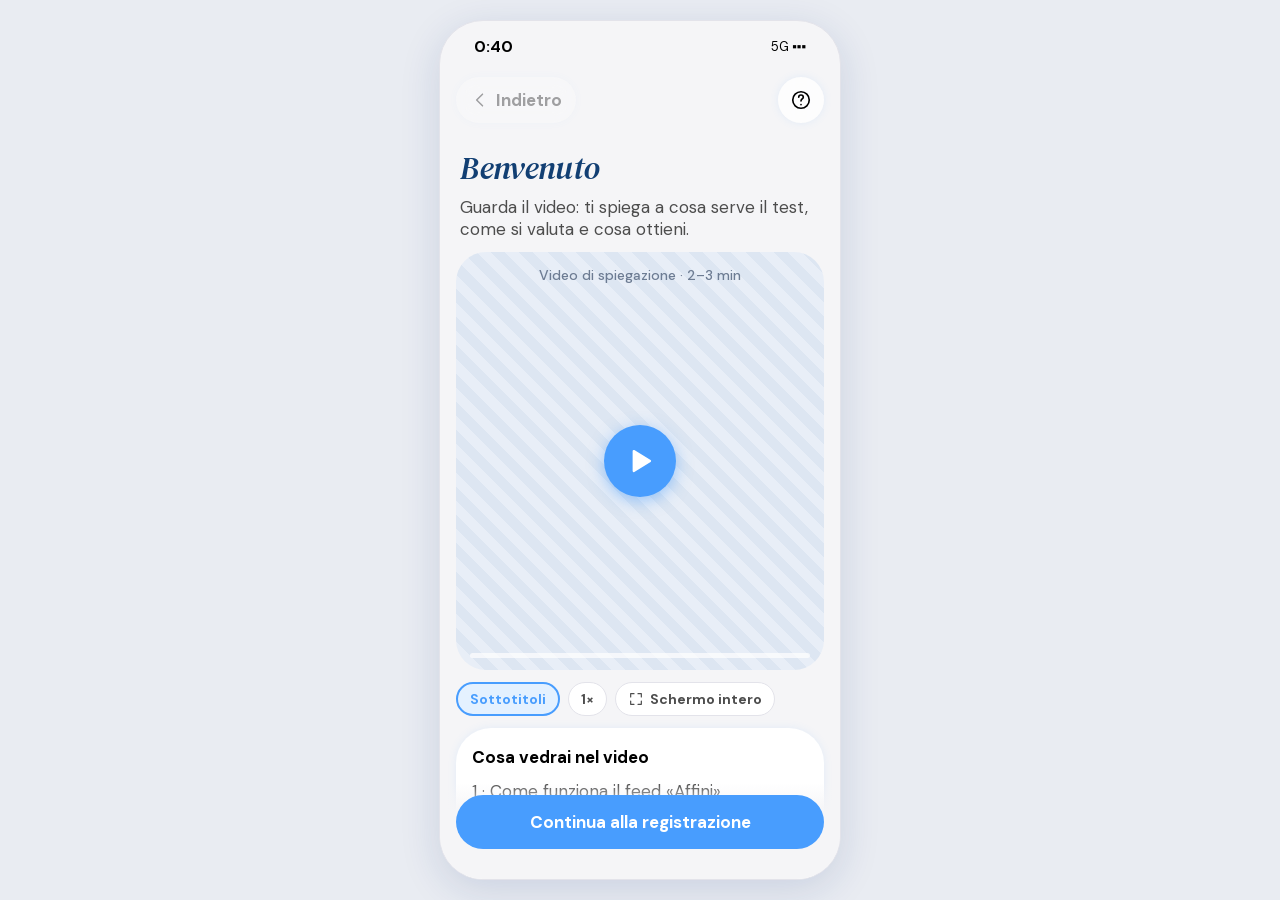
==== index.html @ 0e3a33d9 "Scroll su iPhone: spaziatore in fondo al posto del padding Safari non conta il padding inferiore di " ====
<!doctype html>
<html lang="it">
<head>
<meta charset="utf-8">
<meta name="viewport" content="width=device-width, initial-scale=1, viewport-fit=cover">
<meta name="theme-color" content="#F5F5F7">
<meta name="apple-mobile-web-app-capable" content="yes">
<meta name="mobile-web-app-capable" content="yes">
<meta name="apple-mobile-web-app-status-bar-style" content="default">
<meta name="apple-mobile-web-app-title" content="CEnTRO">
<meta name="format-detection" content="telephone=no">
<link rel="manifest" href="manifest.webmanifest">
<link rel="icon" href="assets/icon.svg" type="image/svg+xml">
<title>CEnTRO · MVP prototipo</title>
<link rel="preconnect" href="https://fonts.googleapis.com"><link rel="preconnect" href="https://fonts.gstatic.com" crossorigin>
<link href="https://fonts.googleapis.com/css2?family=Manrope:wght@800&display=swap" rel="stylesheet">
<link rel="stylesheet" href="css/fonts.css?v=26">
<link rel="stylesheet" href="css/base.css?v=26">
<link rel="stylesheet" href="css/app.css?v=26">
</head>
<body>
<aside id="side" aria-label="Mappa del prototipo"></aside>
<div class="ph" id="phone">
  <div class="sb"><span id="clock">9:41</span><span style="font-weight:400;font-size:13px">5G ▪▪▪</span></div>
  <main id="view"></main>
  <div id="tfade"></div>
  <div class="tb" id="top"></div>
  <div id="cta"></div>
  <div class="nvf" id="nvf"></div>
  <nav class="nav" id="nav"></nav>
  <div id="ov"></div>
  <div id="toast" role="status" aria-live="polite"></div>
</div>
<button id="sideBtn" aria-label="Mappa del prototipo">Map</button>
<script src="js/icons.js?v=26"></script>
<script src="js/data.js?v=26"></script>
<script src="js/store.js?v=26"></script>
<script src="js/router.js?v=26"></script>
<script src="js/city.js?v=26"></script>
<script src="js/nia.js?v=26"></script>
<script src="js/match.js?v=26"></script>
<script src="js/rate.js?v=26"></script>
<script src="js/screens/onboarding.js?v=26"></script>
<script src="js/screens/questionnaire.js?v=26"></script>
<script src="js/screens/home.js?v=26"></script>
<script src="js/screens/account.js?v=26"></script>
<script src="js/screens/create.js?v=26"></script>
<script src="js/screens/explore.js?v=26"></script>
<script src="js/screens/activities.js?v=26"></script>
<script src="js/screens/house.js?v=26"></script>
<script src="js/app.js?v=26"></script>
</body>
</html>
---- css/fonts.css ----
/* latin-ext */
@font-face {
  font-family: 'DM Sans';
  font-style: normal;
  font-weight: 400;
  font-display: swap;
  src: url("../assets/fonts/DMSans-normal-ext.woff2") format('woff2');
  unicode-range: U+0100-02BA, U+02BD-02C5, U+02C7-02CC, U+02CE-02D7, U+02DD-02FF, U+0304, U+0308, U+0329, U+1D00-1DBF, U+1E00-1E9F, U+1EF2-1EFF, U+2020, U+20A0-20AB, U+20AD-20C4, U+2113, U+2C60-2C7F, U+A720-A7FF;
}
/* latin */
@font-face {
  font-family: 'DM Sans';
  font-style: normal;
  font-weight: 400;
  font-display: swap;
  src: url("../assets/fonts/DMSans-normal-latin.woff2") format('woff2');
  unicode-range: U+0000-00FF, U+0131, U+0152-0153, U+02BB-02BC, U+02C6, U+02DA, U+02DC, U+0304, U+0308, U+0329, U+2000-206F, U+20AC, U+2122, U+2191, U+2193, U+2212, U+2215, U+FEFF, U+FFFD;
}
/* latin-ext */
@font-face {
  font-family: 'DM Sans';
  font-style: normal;
  font-weight: 500;
  font-display: swap;
  src: url("../assets/fonts/DMSans-normal-ext.woff2") format('woff2');
  unicode-range: U+0100-02BA, U+02BD-02C5, U+02C7-02CC, U+02CE-02D7, U+02DD-02FF, U+0304, U+0308, U+0329, U+1D00-1DBF, U+1E00-1E9F, U+1EF2-1EFF, U+2020, U+20A0-20AB, U+20AD-20C4, U+2113, U+2C60-2C7F, U+A720-A7FF;
}
/* latin */
@font-face {
  font-family: 'DM Sans';
  font-style: normal;
  font-weight: 500;
  font-display: swap;
  src: url("../assets/fonts/DMSans-normal-latin.woff2") format('woff2');
  unicode-range: U+0000-00FF, U+0131, U+0152-0153, U+02BB-02BC, U+02C6, U+02DA, U+02DC, U+0304, U+0308, U+0329, U+2000-206F, U+20AC, U+2122, U+2191, U+2193, U+2212, U+2215, U+FEFF, U+FFFD;
}
/* latin-ext */
@font-face {
  font-family: 'DM Sans';
  font-style: normal;
  font-weight: 700;
  font-display: swap;
  src: url("../assets/fonts/DMSans-normal-ext.woff2") format('woff2');
  unicode-range: U+0100-02BA, U+02BD-02C5, U+02C7-02CC, U+02CE-02D7, U+02DD-02FF, U+0304, U+0308, U+0329, U+1D00-1DBF, U+1E00-1E9F, U+1EF2-1EFF, U+2020, U+20A0-20AB, U+20AD-20C4, U+2113, U+2C60-2C7F, U+A720-A7FF;
}
/* latin */
@font-face {
  font-family: 'DM Sans';
  font-style: normal;
  font-weight: 700;
  font-display: swap;
  src: url("../assets/fonts/DMSans-normal-latin.woff2") format('woff2');
  unicode-range: U+0000-00FF, U+0131, U+0152-0153, U+02BB-02BC, U+02C6, U+02DA, U+02DC, U+0304, U+0308, U+0329, U+2000-206F, U+20AC, U+2122, U+2191, U+2193, U+2212, U+2215, U+FEFF, U+FFFD;
}
/* latin-ext */
@font-face {
  font-family: 'DM Serif Text';
  font-style: italic;
  font-weight: 400;
  font-display: swap;
  src: url("../assets/fonts/DMSerifText-italic-ext.woff2") format('woff2');
  unicode-range: U+0100-02BA, U+02BD-02C5, U+02C7-02CC, U+02CE-02D7, U+02DD-02FF, U+0304, U+0308, U+0329, U+1D00-1DBF, U+1E00-1E9F, U+1EF2-1EFF, U+2020, U+20A0-20AB, U+20AD-20C4, U+2113, U+2C60-2C7F, U+A720-A7FF;
}
/* latin */
@font-face {
  font-family: 'DM Serif Text';
  font-style: italic;
  font-weight: 400;
  font-display: swap;
  src: url("../assets/fonts/DMSerifText-italic-latin.woff2") format('woff2');
  unicode-range: U+0000-00FF, U+0131, U+0152-0153, U+02BB-02BC, U+02C6, U+02DA, U+02DC, U+0304, U+0308, U+0329, U+2000-206F, U+20AC, U+2122, U+2191, U+2193, U+2212, U+2215, U+FEFF, U+FFFD;
}
/* latin-ext */
@font-face {
  font-family: 'DM Serif Text';
  font-style: normal;
  font-weight: 400;
  font-display: swap;
  src: url("../assets/fonts/DMSerifText-normal-ext.woff2") format('woff2');
  unicode-range: U+0100-02BA, U+02BD-02C5, U+02C7-02CC, U+02CE-02D7, U+02DD-02FF, U+0304, U+0308, U+0329, U+1D00-1DBF, U+1E00-1E9F, U+1EF2-1EFF, U+2020, U+20A0-20AB, U+20AD-20C4, U+2113, U+2C60-2C7F, U+A720-A7FF;
}
/* latin */
@font-face {
  font-family: 'DM Serif Text';
  font-style: normal;
  font-weight: 400;
  font-display: swap;
  src: url("../assets/fonts/DMSerifText-normal-latin.woff2") format('woff2');
  unicode-range: U+0000-00FF, U+0131, U+0152-0153, U+02BB-02BC, U+02C6, U+02DA, U+02DC, U+0304, U+0308, U+0329, U+2000-206F, U+20AC, U+2122, U+2191, U+2193, U+2212, U+2215, U+FEFF, U+FFFD;
}
---- css/base.css ----
.cn{width:100%;box-sizing:border-box;padding:0 16px;display:flex;flex-direction:column;gap:12px;position:relative;z-index:1}
.sb{position:absolute;top:0;left:0;right:0;height:50px;display:flex;justify-content:space-between;align-items:center;padding:0 34px;font:700 16px 'DM Sans';z-index:9}
.tb{position:absolute;top:56px;left:16px;right:16px;display:flex;justify-content:space-between;align-items:center;z-index:8;gap:8px}
.gl{height:46px;padding:0 14px;border-radius:100px;background:rgba(255,255,255,.78);backdrop-filter:blur(10px);box-shadow:0 0 8px rgba(102,173,255,.12);display:inline-flex;align-items:center;justify-content:center;gap:6px;font:700 17px 'DM Sans';box-sizing:border-box;color:#000}
.nvf{position:absolute;left:0;right:0;bottom:0;height:150px;background:linear-gradient(to top,#F5F5F7 55%,rgba(245,245,247,0));z-index:6}
.nav{position:absolute;left:16px;right:16px;bottom:14px;height:72px;border-radius:40px;background:rgba(255,255,255,.85);backdrop-filter:blur(12px);box-shadow:0 -14px 50px rgba(24,53,119,.08),0 0 4px 2px rgba(102,173,255,.08);display:flex;align-items:center;padding:0 8px;gap:6px;z-index:8;box-sizing:border-box}
.nv{flex:1;height:56px;border-radius:100px;display:flex;flex-direction:column;align-items:center;justify-content:center;gap:2px;font:400 12px 'DM Sans';color:#4D4D4D}.nv.on{background:#E4F1FF;color:#489DFE;font-weight:700}
.ctab{position:absolute;left:0;right:0;padding:12px 16px;z-index:7;background:linear-gradient(to top,#F5F5F7 70%,rgba(245,245,247,0));box-sizing:border-box;display:flex;flex-direction:column;gap:8px}
.card{background:#fff;border-radius:35px;box-shadow:0 0 8px rgba(102,173,255,.12);padding:18px 16px;width:100%;box-sizing:border-box;display:flex;flex-direction:column;gap:12px}
.c2{background:#fff;border:1px solid #E3E3EA;border-radius:25px;padding:12px;width:100%;box-sizing:border-box;display:flex;flex-direction:column;gap:10px}
.gy{background:#F5F5F7;border-radius:25px;padding:12px;width:100%;box-sizing:border-box;display:flex;flex-direction:column;gap:10px}
.h1{font:italic 400 32px/44px 'DM Serif Text',serif;color:#123F73;align-self:flex-start;padding:0 4px;letter-spacing:-.2px}
.h1n{font:400 30px/38px 'DM Serif Text',serif;color:#000}
.h2{font:700 20px/26px 'DM Sans'}.h3{font:700 17px/22px 'DM Sans'}.b17{font:400 17px/22px 'DM Sans';color:#4D4D4D}.b15{font:400 15px/20px 'DM Sans';color:#7B7B7C}.b13{font:400 13px/17px 'DM Sans';color:#7B7B7C}.lab{font:400 15px/20px 'DM Sans';color:#7B7B7C;text-transform:uppercase;letter-spacing:.4px;padding:10px 4px 0;align-self:flex-start}
.btn{height:54px;border-radius:100px;display:flex;align-items:center;justify-content:center;gap:8px;font:700 17px 'DM Sans';box-sizing:border-box;width:100%;background:#489DFE;color:#fff;border:0}
.btn.s{background:#fff;color:#000;border:1px solid #E3E3EA}.btn.g{background:#EEEEF2;color:#000}.btn.k{background:#000;color:#fff}.btn.sm{height:42px;font-size:15px;width:auto;padding:0 18px}
.inp{height:54px;border:1px solid #E3E3EA;background:#fff;border-radius:18px;padding:0 16px;font:400 17px 'DM Sans';color:#7B7B7C;display:flex;align-items:center;width:100%;box-sizing:border-box;gap:8px}.inp.v{color:#000}
.chip{height:44px;padding:0 16px;border-radius:100px;border:1px solid #E3E3EA;background:#fff;font:700 16px 'DM Sans';color:#4D4D4D;display:inline-flex;align-items:center;gap:6px;box-sizing:border-box;white-space:nowrap}.chip.on{background:#E4F1FF;border:2px solid #489DFE;color:#489DFE}.chip.sm{height:34px;font-size:14px;padding:0 12px}
.pl{display:inline-flex;align-items:center;height:26px;padding:0 12px;border-radius:100px;font:700 15px 'DM Sans';white-space:nowrap;flex:none}.ok{background:rgba(120,240,55,.2);color:#4F9A26}.at{background:rgba(255,183,49,.22);color:#B07A00}.po{background:rgba(255,140,69,.2);color:#D4651A}.di{background:rgba(245,95,79,.2);color:#D63D2D}.bl{background:#E4F1FF;color:#489DFE}.gr{background:#EEEEF2;color:#4D4D4D}
.rw{display:flex;align-items:center;gap:12px;width:100%}.ico{width:46px;height:46px;border-radius:50%;background:#F5F5F7;display:flex;align-items:center;justify-content:center;flex:none}.ico.b{background:#E4F1FF}
.tx{flex:1;min-width:0;display:flex;flex-direction:column;gap:4px}
.av{border-radius:50%;display:flex;align-items:center;justify-content:center;font:700 15px 'DM Sans';color:#fff;flex:none;border:2px solid #fff;box-sizing:border-box}
.phi{background:repeating-linear-gradient(45deg,#DDE6F2 0 10px,#E8EEF7 10px 20px);display:flex;align-items:center;justify-content:center;font:500 14px 'DM Sans';color:#6D7C93;text-align:center;box-sizing:border-box}
.seg{display:flex;background:#EEEEF2;border-radius:100px;padding:5px;width:100%;box-sizing:border-box;gap:0}.seg>div{flex:1;height:36px;border-radius:100px;display:flex;align-items:center;justify-content:center;font:400 15px 'DM Sans';color:#000}.seg>div.on{background:#fff;color:#489DFE;font-weight:700}
.pb{height:16px;border-radius:100px;background:linear-gradient(90deg,rgba(117,162,252,.3),rgba(250,192,253,.3));position:relative;width:100%}.pb i{position:absolute;left:0;top:0;bottom:0;border-radius:100px;background:linear-gradient(90deg,#75A2FC,#C58BFD)}
.tone{height:16px;border-radius:100px;background:linear-gradient(90deg,#FF7679 0%,#BC9BFF 29.5%,#8CDBFF 49%,#81FEB5 71%,#8DFF76 100%);position:relative;width:100%}
.mk{position:absolute;top:-5px;width:26px;height:26px;border-radius:50%;margin-left:-13px;border:2px solid #fff;font:700 11px/22px 'DM Sans';color:#fff;text-align:center;box-sizing:border-box}
.sc5{display:flex;gap:6px;width:100%}.sc5>div{flex:1;height:48px;border-radius:14px;border:1px solid #E3E3EA;background:#fff;display:flex;align-items:center;justify-content:center;font:700 17px 'DM Sans';color:#4D4D4D}.sc5>div.on{background:#489DFE;border-color:#489DFE;color:#fff}
.ln{height:10px;border-radius:5px;background:#E3E3EA}
.hero{position:absolute;top:0;left:0;right:0;height:418px;z-index:0}.hero:after{content:"";position:absolute;left:0;right:0;bottom:0;height:90px;background:linear-gradient(to top,#F5F5F7,rgba(245,245,247,0))}
.dim{position:absolute;inset:0;background:rgba(18,63,115,.35);z-index:20}
.sheet{position:absolute;left:0;right:0;bottom:0;background:#F5F5F7;border-radius:35px 35px 0 0;padding:12px 16px 28px;z-index:21;display:flex;flex-direction:column;gap:12px;box-sizing:border-box}
.grab{width:44px;height:5px;border-radius:3px;background:#CCD2D9;align-self:center}
.msg{max-width:78%;padding:10px 14px;border-radius:22px;font:400 17px/22px 'DM Sans';box-sizing:border-box}.msg.in{background:#fff;align-self:flex-start;border-bottom-left-radius:6px}.msg.me{background:#489DFE;color:#fff;align-self:flex-end;border-bottom-right-radius:6px}
---- css/app.css ----
/* CEnTRO MVP · prototipo · stile dell'app (si appoggia a base.css, estratto dal mockup) */
:root{
  --blue:#489DFE;--bg:#F5F5F7;--card:#fff;--line:#E3E3EA;--ink:#000;--ink2:#4D4D4D;--ink3:#7B7B7C;--navy:#123F73;--sky:#E4F1FF;
  --top:56px;--pad-top:125px;
}
*{-webkit-tap-highlight-color:transparent}
html,body{height:100%}
body{margin:0;background:#E9ECF2;font-family:'DM Sans',sans-serif;color:#000;display:flex;align-items:center;justify-content:center;gap:40px;min-height:100dvh;overflow:hidden}
button{font:inherit;color:inherit;background:none;border:0;padding:0;cursor:pointer}
input,textarea{font:inherit}
[data-go],[data-act],[data-back],.btn,.chip,.gl,.nv,.sc5>div,.seg>div{cursor:pointer;user-select:none}

/* ---------- telefono ---------- */
.ph{width:402px;height:min(874px,calc(100dvh - 40px));background:var(--bg);border-radius:44px;position:relative;overflow:hidden;color:#000;
  box-shadow:0 10px 40px rgba(24,53,119,.14);border:1px solid var(--line);box-sizing:border-box;flex:none}
#view{position:absolute;inset:0;overflow-y:auto;overflow-x:hidden;scrollbar-width:none;display:flex;flex-direction:column;align-items:center;padding:var(--pad-top) 0 130px;box-sizing:border-box}
#view::-webkit-scrollbar{display:none}
#view.nav-on{padding-bottom:150px}
#view.has-hero{padding-top:340px}
#view .cn{flex:none}
#view.enter{animation:vin .26s cubic-bezier(.2,.8,.2,1)}
#view.enter-back{animation:vback .26s cubic-bezier(.2,.8,.2,1)}
@keyframes vin{from{opacity:0;transform:translateX(26px)}to{opacity:1;transform:none}}
@keyframes vback{from{opacity:0;transform:translateX(-26px)}to{opacity:1;transform:none}}
#cta{position:absolute;left:0;right:0;bottom:0;z-index:7}
#cta:empty{display:none}
#cta .ctab{position:relative;padding-bottom:30px}
#top{transition:opacity .2s}
.gl.off{opacity:.35;pointer-events:none}
.gl:active,.btn:active,.card.tap:active,.chip:active{transform:scale(.97)}
.btn,.gl,.chip,.card.tap{transition:transform .12s,background .15s,opacity .15s,border-color .15s}
.btn[disabled],.btn.off{background:#C9DDF5;pointer-events:none}
.btn.s[disabled]{background:#fff;opacity:.5}
.btn.ghost{background:transparent;color:var(--blue);height:42px}
.card.tap{cursor:pointer}
.chev{flex:none}
@media (max-width:500px){
  body{display:block;background:var(--bg)}
  .ph{width:100vw;height:100dvh;border-radius:0;border:0;box-shadow:none}
  .sb{display:none}
  :root{--top:calc(env(safe-area-inset-top) + 10px);--pad-top:calc(env(safe-area-inset-top) + 79px)}
  #side{display:none}
  #sideBtn{display:flex}
}

/* ---------- barra bassa ---------- */
#nav:empty,#nvf:empty{display:none}
.nav .nv svg{transition:transform .15s}
.nav .nv:active svg{transform:scale(.9)}

/* ---------- progress ring ---------- */
.ring{flex:none}
.dot-new{position:absolute;right:11px;top:10px;width:10px;height:10px;border-radius:50%;background:var(--blue);border:2px solid #fff}

/* ---------- overlay: popup e sheet ---------- */
#ov{position:absolute;inset:0;z-index:20;pointer-events:none}
#ov.on{pointer-events:auto}
#ov .dim{opacity:0;transition:opacity .22s}
#ov.on .dim{opacity:1}
#ov .sheet{transform:translateY(105%);transition:transform .3s cubic-bezier(.2,.8,.2,1);max-height:88%;overflow-y:auto;scrollbar-width:none}
#ov.on .sheet{transform:none}
#ov .pop{position:absolute;left:36px;right:36px;top:50%;background:#fff;border-radius:35px;padding:22px 20px;z-index:22;display:flex;flex-direction:column;gap:14px;
  box-shadow:0 12px 40px rgba(24,53,119,.3);transform:translateY(-46%) scale(.94);opacity:0;transition:transform .25s cubic-bezier(.2,.8,.2,1),opacity .2s}
#ov.on .pop{transform:translateY(-50%);opacity:1}
.x{width:36px;height:36px}

/* ---------- toast ---------- */
#toast{position:absolute;left:50%;top:calc(var(--top) + 58px);transform:translate(-50%,-12px);background:#123F73;color:#fff;font:700 15px 'DM Sans';
  padding:10px 18px;border-radius:100px;z-index:40;opacity:0;pointer-events:none;transition:all .25s;white-space:nowrap;box-shadow:0 6px 20px rgba(18,63,115,.3)}
#toast.on{opacity:1;transform:translate(-50%,0)}

/* ---------- form ---------- */
.field{display:flex;flex-direction:column;gap:6px;width:100%}
.inp{color:#000;outline:0;transition:border-color .15s,box-shadow .15s}
input.inp,textarea.inp{appearance:none;-webkit-appearance:none}
.inp::placeholder{color:var(--ink3)}
.inp:focus{border-color:var(--blue);box-shadow:0 0 0 3px rgba(72,157,254,.15)}
.inp.err{border-color:#F55F4F}
.ferr{font:400 13px/17px 'DM Sans';color:#D63D2D;padding:0 8px;display:none}
.field.bad .ferr{display:block}
.field.bad .inp{border-color:#F55F4F}
textarea.inp{height:110px;padding:14px 16px;resize:none;line-height:22px;display:block}
.link{font:700 15px 'DM Sans';color:var(--blue);align-self:center;padding:6px 10px}

/* ---------- stepper onboarding ---------- */
.steps{display:flex;gap:6px;width:100%;padding:0 4px;box-sizing:border-box}
.steps i{flex:1;height:5px;border-radius:3px;background:#DDE3EC;transition:background .3s}
.steps i.on{background:var(--blue)}

/* ---------- video ---------- */
.video{width:100%;aspect-ratio:368/418;border-radius:30px;position:relative;overflow:hidden;flex:none}
.video .play{position:absolute;width:72px;height:72px;border-radius:50%;background:var(--blue);display:flex;align-items:center;justify-content:center;box-shadow:0 4px 16px rgba(72,157,254,.5);transition:transform .15s,opacity .2s}
.video.playing .play{opacity:0;transform:scale(.8)}
.video.paused .play{opacity:1}
.video .vbar{position:absolute;left:14px;right:14px;bottom:12px;height:5px;border-radius:3px;background:rgba(255,255,255,.7);overflow:hidden}
.video .vbar i{display:block;width:0;height:100%;background:var(--blue)}
.video .vsub{position:absolute;left:18px;right:18px;bottom:30px;font:500 15px/20px 'DM Sans';color:#fff;background:rgba(18,63,115,.78);border-radius:12px;padding:8px 12px;opacity:0;transition:opacity .2s;text-align:center}
.video.playing .vsub.on,.video.paused .vsub.on{opacity:1}
.video .vchap{position:absolute;top:14px;left:0;right:0}
.video .vscene{position:absolute;inset:0;display:flex;align-items:center;justify-content:center;flex-direction:column;gap:12px;opacity:0;transition:opacity .4s;padding:30px;text-align:center}
.video .vscene.on{opacity:1}
.video .vscene b{font:italic 400 30px/36px 'DM Serif Text',serif;color:#123F73}
.video.full{position:absolute;inset:0;width:auto;height:auto;aspect-ratio:auto;border-radius:0;z-index:30}

/* ---------- città ---------- */
.city{position:absolute;top:0;left:0;right:0;height:320px;z-index:0;overflow:hidden;background:linear-gradient(180deg,#CFC6F4 0%,#F2C4C0 70%,#F8D9B8 100%)}
.city:after{content:"";position:absolute;left:0;right:0;bottom:0;height:0}
.city .sun{position:absolute;width:52px;height:52px;border-radius:50%;background:#FFE2A0;box-shadow:0 0 40px #FFE2A0;transition:left .8s,top .8s;margin-left:-26px}
.city .hill{position:absolute;border-radius:50%}
.city .bld{position:absolute;bottom:46px;border-radius:5px 5px 0 0;transition:height .5s cubic-bezier(.3,1.4,.5,1)}
.city .bld.empty{border:2px dashed;border-bottom:0;opacity:.6;box-sizing:border-box;background:none!important}
.city .bld i{position:absolute;height:7px;background:#FFE9A8;border-radius:1px}
.city .crane{position:absolute;bottom:46px;transition:left .4s}
.city .ground{position:absolute;left:0;right:0;bottom:0;height:46px;background:linear-gradient(180deg,#B7A6DF,#9E8BCB)}
.city .road{position:absolute;left:0;right:0;bottom:38px;height:8px;background:#CFC1EC}
.city .tree,.city .lamp{position:absolute;bottom:46px}
.city.mini{position:relative;height:150px;border-radius:0}
.city .pop-in{animation:popin .5s cubic-bezier(.3,1.5,.5,1)}
@keyframes popin{from{transform:scaleY(.2);transform-origin:bottom}to{transform:none}}

/* ---------- scala domande ---------- */
.lik{display:flex;justify-content:space-between;align-items:center;width:100%;padding:0 4px;box-sizing:border-box;height:72px}
.lik button{width:52px;height:52px;border-radius:50%;opacity:.55;display:flex;align-items:center;justify-content:center;color:#fff;font:700 20px 'DM Sans';transition:all .18s cubic-bezier(.3,1.4,.5,1)}
.lik button.on{width:64px;height:64px;opacity:1;box-shadow:0 4px 14px rgba(139,30,186,.4)}
.lik.has button:not(.on){opacity:.3}
.qtxt{animation:vin .3s}

/* ---------- tab chip scorrevoli ---------- */
.tabs{display:flex;gap:8px;overflow-x:auto;width:100%;scrollbar-width:none;flex:none;padding:2px 0}
.tabs::-webkit-scrollbar{display:none}
.toggle{width:52px;height:32px;border-radius:100px;background:#D9DDE3;position:relative;flex:none;transition:background .2s}
.toggle:after{content:"";position:absolute;top:3px;left:3px;width:26px;height:26px;border-radius:50%;background:#fff;box-shadow:0 1px 3px rgba(0,0,0,.2);transition:left .2s}
.toggle.on{background:var(--blue)}
.toggle.on:after{left:23px}

/* ---------- barre semplici ---------- */
.bar{height:10px;border-radius:100px;background:#EEEEF2;position:relative;overflow:hidden;width:100%}
.bar i{position:absolute;left:0;top:0;bottom:0;border-radius:100px;background:var(--blue)}

/* ---------- placeholder tappa successiva ---------- */
.soon{border:2px dashed #C9DDF5;background:#F8FBFF}

/* ---------- pannello laterale (solo desktop): mappa del prototipo ---------- */
#side{width:260px;max-height:calc(100dvh - 40px);overflow-y:auto;background:#fff;border-radius:24px;padding:18px;box-sizing:border-box;box-shadow:0 10px 40px rgba(24,53,119,.08);flex:none;scrollbar-width:thin}
#side h4{margin:14px 0 6px;font:700 12px 'DM Sans';color:#7B7B7C;text-transform:uppercase;letter-spacing:.5px}
#side h4:first-of-type{margin-top:8px}
#side .sl{display:block;width:100%;text-align:left;padding:7px 10px;border-radius:10px;font:500 14px 'DM Sans';color:#123F73}
#side .sl:hover{background:#E4F1FF}
#side .sl.dis{color:#B9C0CB;pointer-events:none}
#side .sl.cur{background:#489DFE;color:#fff}
#side .tt{font:italic 400 22px 'DM Serif Text',serif;color:#123F73}
#side .row{display:flex;gap:6px;margin-top:10px;flex-wrap:wrap}
#side .mini{font:700 12px 'DM Sans';padding:7px 10px;border-radius:100px;background:#EEEEF2}
#side .mini.r{background:rgba(245,95,79,.15);color:#D63D2D}
#sideBtn{display:none;position:fixed;right:12px;bottom:100px;z-index:50;width:44px;height:44px;border-radius:50%;background:#123F73;color:#fff;align-items:center;justify-content:center;font:700 13px 'DM Sans';box-shadow:0 4px 14px rgba(18,63,115,.35)}
@media (max-width:980px){#side{display:none}#sideBtn{display:flex}}
#side.open{display:block;position:fixed;inset:12px;width:auto;max-height:none;z-index:60}
.video .vexit{position:absolute;top:calc(var(--top));right:16px;width:46px;padding:0;display:none}
.video.full .vexit{display:inline-flex}
.video.full .vbar{bottom:40px}
.video.full .vsub{bottom:60px}
/* sfumatura sotto barra alta quando si scorre */
#tfade{position:absolute;left:0;right:0;top:0;height:calc(var(--top) + 64px);background:linear-gradient(to bottom,#F5F5F7 55%,rgba(245,245,247,0));z-index:6;pointer-events:none;opacity:0;transition:opacity .2s}
.ph.scrolled #tfade{opacity:1}
.tb{top:var(--top)}
#sideBtn{right:auto;left:0;bottom:auto;top:46%;width:30px;height:56px;border-radius:0 14px 14px 0;font-size:11px;writing-mode:vertical-rl;opacity:.75}
/* le due barre restano visibili sopra popup e sheet (README §4) */
#top,#nav{z-index:25}
.ph.has-nav #ov .sheet{bottom:96px;left:8px;right:8px;border-radius:35px;padding-bottom:18px;box-shadow:0 12px 40px rgba(24,53,119,.25)}
.ph.has-nav #ov .sheet{max-height:calc(100% - var(--top) - 170px)}
#ov .sheet{max-height:calc(100% - var(--top) - 70px)}
/* ---------- sezioni a fisarmonica (consenso) ---------- */
.acc{padding:14px 16px;gap:0}
.acc-h{cursor:pointer}
.acc-chev{transition:transform .25s;display:flex}
.acc.open .acc-chev{transform:rotate(90deg)}
.acc-b{display:grid;grid-template-rows:0fr;transition:grid-template-rows .3s cubic-bezier(.2,.8,.2,1)}
.acc.open .acc-b{grid-template-rows:1fr}
.acc-in{overflow:hidden;display:flex;flex-direction:column;gap:12px;min-height:0}
.acc.open .acc-in{padding-top:12px}
.ico.gk{background:rgba(106,189,61,.18)}
.pop-ok{animation:okpop .45s cubic-bezier(.3,1.6,.5,1)}
@keyframes okpop{from{transform:scale(.4);opacity:.3}to{transform:none;opacity:1}}

/* testo delle domande: stesso carattere del questionario v0.4 (Manrope 800) */
.qtxt{font-family:'Manrope','DM Sans',sans-serif!important;font-weight:800!important;font-size:24px!important;line-height:1.3!important;letter-spacing:-.015em}
/* ---------- tappa 2 ---------- */
.tap-row{cursor:pointer}
.tap-row:active{opacity:.6}
.charav{width:130px;height:130px;border-radius:50%;background:linear-gradient(135deg,#F06139,#BB2DCE 50%,#1E42BA);display:flex;align-items:center;justify-content:center;box-shadow:0 8px 24px rgba(139,30,186,.25)}
.thumb{width:52px;height:52px;border-radius:14px;flex:none;display:flex;align-items:center;justify-content:center;color:#fff;font:700 20px 'DM Sans';background:linear-gradient(135deg,hsl(var(--h) 70% 62%),hsl(calc(var(--h) + 40) 70% 48%))}
.notif.new{box-shadow:0 0 0 2px #C9DDF5,0 0 8px rgba(102,173,255,.12)}
.range{width:100%;accent-color:#489DFE;height:28px}
#toast{top:auto;bottom:150px;transform:translate(-50%,12px)}
#toast.on{transform:translate(-50%,0)}

/* ---------- biglietto omaggio: 8 pezzi di un'unica immagine ---------- */
.tk3{position:relative;height:178px;border-radius:24px;overflow:hidden;
  -webkit-mask:radial-gradient(circle at 0 50%,transparent 13px,#000 13.5px) left/51% 100% no-repeat,radial-gradient(circle at 100% 50%,transparent 13px,#000 13.5px) right/51% 100% no-repeat;
  mask:radial-gradient(circle at 0 50%,transparent 13px,#000 13.5px) left/51% 100% no-repeat,radial-gradient(circle at 100% 50%,transparent 13px,#000 13.5px) right/51% 100% no-repeat}
.tk-grid{position:absolute;inset:0;display:grid;grid-template-columns:repeat(4,1fr);grid-template-rows:1fr 1fr;gap:3px;background:#fff;perspective:600px}
.tk-tile{position:relative;background:#EEF1F7;display:flex;align-items:center;justify-content:center;cursor:pointer;transition:filter .2s}
.tk-tile span{display:flex;align-items:center;gap:3px;font:700 13px 'DM Sans';color:#9AA8BE}
.tk-tile.on{background:
  radial-gradient(circle at 18% 30%,rgba(255,255,255,.45),transparent 22%),
  radial-gradient(circle at 78% 72%,rgba(255,255,255,.3),transparent 26%),
  radial-gradient(circle,rgba(255,255,255,.22) 1.2px,transparent 1.6px) 0 0/14px 14px,
  linear-gradient(115deg,#F06139,#D43998 28%,#BB2DCE 45%,#8B1EBA 62%,#471EBA 80%,#1E42BA);
  background-size:400% 200%,400% 200%,14px 14px,400% 200%;
  background-position:var(--x) var(--y),var(--x) var(--y),0 0,var(--x) var(--y)}
.tk-tile.fresh{animation:tkflip .7s cubic-bezier(.3,1.3,.5,1) backwards}
@keyframes tkflip{0%{transform:rotateY(90deg);filter:brightness(1.6)}100%{transform:none;filter:none}}
.tk-label{position:absolute;left:12px;top:12px;display:flex;align-items:center;gap:6px;background:rgba(255,255,255,.92);backdrop-filter:blur(6px);padding:6px 11px;border-radius:100px;font:700 13px 'DM Sans';color:#123F73;pointer-events:none;box-shadow:0 2px 10px rgba(18,63,115,.12)}
.tk3.full .tk-grid{gap:0}
.tk3.full:after{content:"";position:absolute;inset:0;background:linear-gradient(105deg,transparent 35%,rgba(255,255,255,.55) 50%,transparent 65%);background-size:250% 100%;animation:shine 2.6s ease-in-out infinite;pointer-events:none}
@keyframes shine{from{background-position:120% 0}to{background-position:-120% 0}}
.tk-done{position:absolute;left:0;right:0;bottom:16px;display:flex;flex-direction:column;align-items:center;color:#fff;pointer-events:none;text-shadow:0 2px 12px rgba(30,66,186,.5)}
.tk-done b{font:italic 400 34px/40px 'DM Serif Text',serif}
.tk-done span{font:500 13px 'DM Sans';opacity:.9}
.tk-pct{font:italic 400 30px 'DM Serif Text',serif;background:linear-gradient(90deg,#D43998,#471EBA);-webkit-background-clip:text;background-clip:text;color:transparent;flex:none}
.stat2{display:grid;grid-template-columns:1fr 1fr;gap:10px;width:100%}
.stat2 .st{gap:4px;padding:16px;border-radius:28px}
.nextc{cursor:pointer;border:2px solid #C9DDF5}
.nextc:active{transform:scale(.98)}
.ngr{width:52px;height:52px;border-radius:50%;background:linear-gradient(135deg,#489DFE,#1E42BA);display:flex;align-items:center;justify-content:center;flex:none}
.trow{display:flex;align-items:center;gap:12px;padding:12px 8px;border-radius:20px;cursor:pointer}
.trow+.trow{border-top:1px solid #F0F1F5}
.trow:active{background:#F5F5F7}
.trow.done{cursor:default}
.trow .tnum{width:34px;height:34px;border-radius:50%;border:2px solid #C9DDF5;display:flex;align-items:center;justify-content:center;font:700 14px 'DM Sans';color:#489DFE;flex:none;box-sizing:border-box}
.trow.done .tnum{background:#6ABD3D;border-color:#6ABD3D}
.trow.next .tnum{background:#489DFE;border-color:#489DFE;color:#fff}
.trow.done .h3{color:#4D4D4D}
/* ---------- tappa 3 · Crea ---------- */
.ph.has-nav #cta{bottom:86px}
.ph.has-nav #cta .ctab{padding-bottom:12px}
#view.cta-nav{padding-bottom:260px}
.bare{border:0;outline:0;background:none;font:400 17px 'DM Sans';color:#000;flex:1;min-width:0;padding:0}
.bare::placeholder{color:#7B7B7C}
select.inp{appearance:none;-webkit-appearance:none}
.cover-in{width:100%;height:150px;border-radius:30px;flex-direction:column;gap:6px;cursor:pointer;flex:none;position:relative}
.cover-in.has{align-items:flex-end;justify-content:flex-end;padding:12px}
.stp{width:34px;height:34px;border-radius:50%;background:#F0F2F6;font:700 20px 'DM Sans';color:#123F73;display:flex;align-items:center;justify-content:center}
.nseg{display:flex;background:#F5F5F7;border-radius:100px;padding:5px;width:100%;box-sizing:border-box}
.nseg>div{flex:1;height:36px;border-radius:100px;display:flex;align-items:center;justify-content:center;font:400 17px 'DM Sans';color:#4D4D4D;cursor:pointer}
.nseg>div.on{background:#fff}
.nseg>div.on span{font-weight:700;background:linear-gradient(90deg,#FB815F 0%,#F256B6 23%,#E453F7 44%,#A540E4 62%,#5E52E9 79%,#377BF9 97%);-webkit-background-clip:text;background-clip:text;-webkit-text-fill-color:transparent}
.nbox{width:100%;min-height:170px;background:#fff;border:1px solid #E3E3EA;border-radius:28px;padding:16px;font:italic 400 20px/26px 'DM Sans';color:#000;box-sizing:border-box;resize:none;outline:0;caret-color:#489DFE}
.nbox::placeholder{color:#7B7B7C}
.nbox:focus{border-color:#C58BFD;box-shadow:0 0 0 3px rgba(197,139,253,.18)}
.nbox.desc{font:400 17px/22px 'DM Sans';border-radius:25px;padding:14px;min-height:120px;overflow:hidden}
.card{position:relative}
.nload{position:absolute;inset:0;border-radius:35px;background:rgba(255,255,255,.92);display:none;flex-direction:column;align-items:center;justify-content:center;gap:14px;z-index:2;text-align:center;padding:20px}
.nload.on{display:flex;animation:vin .2s}
.nload:before{content:"";position:absolute;inset:0;border-radius:35px;padding:2px;background:linear-gradient(90deg,#FB815F,#F256B6,#E453F7,#A540E4,#5E52E9,#377BF9,#FB815F);background-size:200% 100%;animation:ngrad 1.2s linear infinite;
  -webkit-mask:linear-gradient(#000 0 0) content-box,linear-gradient(#000 0 0);-webkit-mask-composite:xor;mask-composite:exclude}
@keyframes ngrad{to{background-position:200% 0}}
.ndots{display:flex;gap:6px}
.ndots i{width:9px;height:9px;border-radius:50%;background:#C58BFD;animation:ndot 1s infinite ease-in-out}
.ndots i:nth-child(2){animation-delay:.15s;background:#A540E4}.ndots i:nth-child(3){animation-delay:.3s;background:#5E52E9}
@keyframes ndot{0%,100%{transform:translateY(0);opacity:.5}50%{transform:translateY(-5px);opacity:1}}
.nchat{display:flex;flex-direction:column;gap:8px;max-height:300px;overflow-y:auto;padding:4px 0;scrollbar-width:none}
.msg.nia{background:#F5F5F7;border:1px solid #EEE}
.msg.typing{padding:14px 16px}
.nprompt{display:flex;align-items:center;gap:8px;width:100%;height:50px;padding:0 6px 0 16px;border-radius:100px;background:#F5F5F7;box-sizing:border-box}
.nprompt.soft{background:rgba(255,255,255,.74);box-shadow:0 0 7.5px rgba(187,196,255,.5);padding-left:12px}
.nprompt input{flex:1;min-width:0;border:0;outline:0;background:none;font:italic 400 17px 'DM Sans';color:#000}
.nsend{width:38px;height:38px;border-radius:50%;background:linear-gradient(135deg,#E453F7,#377BF9);display:flex;align-items:center;justify-content:center;flex:none}
.nmic{width:34px;height:34px;display:flex;align-items:center;justify-content:center;flex:none}
.exm{background:#fff!important;white-space:normal!important;height:auto!important;min-height:36px;padding:6px 12px!important;text-align:left;font-weight:400!important;color:#4D4D4D!important;cursor:pointer}
.rmx{width:28px;height:28px;border-radius:50%;display:flex;align-items:center;justify-content:center;flex:none}
.rmx:hover{background:#F0F2F6}
.opt2{width:100%;background:#fff;border:1px solid #E3E3EA;border-radius:25px;padding:14px 16px;display:flex;align-items:center;gap:12px;box-sizing:border-box;cursor:pointer;transition:background .15s,border-color .15s}
.opt2.on{background:#E4F1FF;border:2px solid #489DFE;padding:13px 15px}
.opt2.on .h3,.opt2.on .h2{color:#489DFE}
.opt2 .ck{width:28px;height:28px;border-radius:50%;border:2px solid #CCD2D9;background:#fff;display:flex;align-items:center;justify-content:center;flex:none;box-sizing:border-box}
.opt2 .ck.sq{border-radius:8px}
.opt2.on .ck{background:#489DFE;border-color:#489DFE;border-radius:50%}
.opt2.tall{flex-direction:column;align-items:stretch;padding:18px 16px;gap:10px}
.opt2.tall.on{padding:17px 15px}
.meter{flex:1;height:10px;border-radius:5px;background:#E3E3EA}
.meter.on{background:#8CBFFF}
.opt2.on .meter.on{background:#489DFE}
.shake{animation:shake .4s}
@keyframes shake{0%,100%{transform:none}20%{transform:translateX(-8px)}40%{transform:translateX(7px)}60%{transform:translateX(-5px)}80%{transform:translateX(3px)}}
.acard{width:100%;background:#fff;border-radius:35px;box-shadow:0 0 8px rgba(102,173,255,.12);overflow:hidden;flex:none}
.acover{height:190px;position:relative;background:linear-gradient(135deg,hsl(var(--h) 72% 70%),hsl(calc(var(--h) + 45) 65% 52%))}
.acover-i{font:italic 400 90px 'DM Serif Text',serif;color:rgba(255,255,255,.35)}
.okc{width:100px;height:100px;border-radius:50%;background:#489DFE;align-self:center;display:flex;align-items:center;justify-content:center;animation:okpop .5s cubic-bezier(.3,1.5,.5,1);box-shadow:0 10px 30px rgba(72,157,254,.4)}
/* ---------- tappa 3 · Esplora ---------- */
.hide{display:none!important}
.car{display:flex;gap:12px;width:calc(100% + 32px);margin:0 -16px;padding:4px 16px 10px;box-sizing:border-box;overflow-x:auto;scroll-snap-type:x mandatory;scrollbar-width:none;flex:none;scroll-padding:0 16px}
.car::-webkit-scrollbar{display:none}
.fcard{width:calc(100% - 40px);flex:none;scroll-snap-align:start;background:#fff;border-radius:35px;box-shadow:0 0 8px rgba(102,173,255,.12);overflow:hidden;display:flex;flex-direction:column}
.fcard .acover{cursor:pointer}
.fcard.endc{justify-content:center;align-items:stretch;padding:28px 20px;gap:12px}
.okb{align-self:center;width:84px;height:84px;border-radius:50%;background:#E4F1FF;display:flex;align-items:center;justify-content:center}
.dots{display:flex;justify-content:center;gap:6px;width:100%}
.dots i{width:6px;height:6px;border-radius:3px;background:#CCD2D9;transition:width .2s,background .2s}
.dots i.on{width:22px;background:#489DFE}
.rated{display:flex;align-items:center;gap:12px;background:#F5F5F7;border-radius:20px;padding:10px 14px}
.rated .link{cursor:pointer}
.link{cursor:pointer}
#view.has-hero.hero360{padding-top:330px}
#view .hero{position:absolute;top:0;left:0;right:0;z-index:0}
.gal{height:340px;display:flex;overflow-x:auto;scroll-snap-type:x mandatory;scrollbar-width:none}
.gal::-webkit-scrollbar{display:none}
.gslide{flex:0 0 100%;scroll-snap-align:start;display:flex;align-items:flex-end;padding:0 20px 80px;box-sizing:border-box}
.gslide span{font:italic 400 34px/40px 'DM Serif Text',serif;color:#fff;text-shadow:0 2px 14px rgba(0,0,0,.2)}
.galn{position:absolute;top:286px;left:50%;transform:translateX(-50%);height:34px;font-size:15px;z-index:2}
.ratebox{background:#fff;border-radius:30px;box-shadow:0 0 8px rgba(102,173,255,.12);padding:14px;display:flex;flex-direction:column;gap:10px}
.rk{font:700 13px 'DM Sans';color:#489DFE;background:#E4F1FF;border-radius:100px;padding:4px 8px;flex:none}
.thumb.big{width:64px;height:64px;border-radius:18px;font-size:24px}
.media{display:flex;flex-wrap:wrap;gap:6px}
.media:empty{display:none}
.sc5>div{cursor:pointer;transition:all .15s}
.sc5>div:active{transform:scale(.94)}

.btn.ibtn{width:46px;height:46px;flex:none;padding:0}
.sec .ferr{display:none;padding:0 4px}
.sec.bad{box-shadow:0 0 0 2px #F55F4F}
.sec.bad .ferr{display:block}
.sep{height:1px;background:#E3E3EA;width:100%}
.gy .field,.sheet .field{flex:1;min-width:0}
.gy .inp,.sheet .inp{padding:0 12px;min-width:0}
/* ---------- tappa 4 · attività ---------- */
.csend{width:54px;height:54px;border-radius:50%;background:#489DFE;display:flex;align-items:center;justify-content:center;flex:none}
.msg{animation:vin .2s}
.fhit{padding:6px;border-radius:16px;cursor:pointer}
.fhit:hover,.fhit:active{background:#F5F5F7}
.fmap{height:170px;position:relative;background:#EAF0E6;overflow:hidden}
.fmap .road{position:absolute;background:#fff;box-shadow:0 0 0 1px #DDE3D8}
.fmap .r1{left:-10%;right:-10%;top:58%;height:12px;transform:rotate(-8deg)}
.fmap .r2{top:-10%;bottom:-10%;left:38%;width:10px;transform:rotate(14deg)}
.fmap .r3{left:55%;right:-10%;top:22%;height:8px;transform:rotate(22deg)}
.fmap .park{position:absolute;left:8%;top:12%;width:26%;height:36%;border-radius:20px;background:#CFE5C3}
.fmap .mpin{position:absolute;left:50%;top:44%;transform:translate(-50%,-100%);filter:drop-shadow(0 4px 6px rgba(18,63,115,.3));animation:okpop .5s}
/* ---------- tappa 5 · Match casa ---------- */
.bigc{width:126px;height:126px;border-radius:50%;display:flex;flex-direction:column;align-items:center;justify-content:center;flex:none}
.bigc b{font:700 28px 'DM Sans'}
.bigc span{font:700 13px/16px 'DM Sans';text-align:center}
.tcard{width:calc(100% - 40px);flex:none;scroll-snap-align:start;gap:12px;padding:20px 16px}
.tone .mk{transition:left .4s}
.bubbles{position:relative;width:100%;height:260px}
.bub{position:absolute;transform:translate(-50%,-50%);border-radius:50%;display:flex;flex-direction:column;align-items:center;justify-content:center;font:700 13px/1.1 'DM Sans';color:#4D4D4D;text-align:center;cursor:pointer;transition:transform .2s,box-shadow .2s}
.bub span{font-weight:400;font-size:11px}
.bub.on{box-shadow:0 0 0 3px #fff,0 0 0 5px #123F73;z-index:2}
.bub:active{transform:translate(-50%,-50%) scale(.95)}
/* profilo che evolve */
.evo{display:flex;flex-direction:column;gap:6px;width:100%}
.evo-t{position:relative;height:8px;border-radius:100px;background:#EEEEF2;margin:4px 8px}
.evo-line{position:absolute;top:0;bottom:0;background:#9DC8FF;border-radius:100px}
.evo-q,.evo-n{position:absolute;top:50%;width:18px;height:18px;margin:-9px 0 0 -9px;border-radius:50%;box-sizing:border-box}
.evo-q{border:3px solid #9AA8BE;background:#fff}
.evo-n{background:#489DFE;border:3px solid #fff;box-shadow:0 0 6px rgba(72,157,254,.5)}
.leg{position:static;margin:0;width:12px;height:12px;display:inline-block}
.evo-n.leg{border-width:2px}.evo-q.leg{border-width:2px}
/* ---------- Match casa · v2 ---------- */
.sdot{display:inline-block;width:12px;height:12px;border-radius:50%;flex:none}
.sdot.ok{background:#6ABD3D}.sdot.at{background:#FEC458}.sdot.di{background:#F55F4F}
.legend{display:flex;gap:10px;font:400 12px 'DM Sans';color:#7B7B7C}
.legend span{display:inline-flex;align-items:center;gap:5px}
.legend .sdot{width:9px;height:9px}
.who{display:flex;gap:14px;overflow-x:auto;width:100%;scrollbar-width:none;padding:2px 2px 4px;flex:none}
.who::-webkit-scrollbar{display:none}
.whoi{display:flex;flex-direction:column;align-items:center;gap:6px;flex:none;min-width:56px}
.whoc{width:52px;height:52px;border-radius:50%;display:flex;align-items:center;justify-content:center;font:700 19px 'DM Sans';color:#fff;box-shadow:0 0 0 3px #F5F5F7;transition:box-shadow .15s}
.whoi.on .whoc{box-shadow:0 0 0 3px #F5F5F7,0 0 0 5px #489DFE}
.whon{font:400 13px 'DM Sans';color:#4D4D4D}
.whoi.on .whon{font-weight:700;color:#489DFE}
.bring{position:relative;flex:none}
.bring svg{display:block}
.bring div{position:absolute;inset:0;display:flex;flex-direction:column;align-items:center;justify-content:center}
.bring b{font-family:'DM Sans';font-weight:700;line-height:1}
.bring span{font:400 12px 'DM Sans';color:#7B7B7C;margin-top:2px}
.tmap{display:flex;flex-direction:column;width:100%}
.tmap-h,.tmap-r{display:grid;grid-template-columns:1fr repeat(var(--n,3),34px);align-items:center;gap:4px}
.tmap-h{padding:0 8px 6px}
.tmap-h span,.tmap-r span{display:flex;justify-content:center}
.tmap-r{padding:10px 8px;border-top:1px solid #F0F1F5;cursor:pointer;border-radius:12px}
.tmap-r:active{background:#F5F5F7}
.tmap-n{justify-content:flex-start!important;font:500 15px 'DM Sans';color:#000}
.trw{padding:10px 2px;border-top:1px solid #F0F1F5}
.stag{display:inline-flex;align-items:center;gap:6px;font:700 13px 'DM Sans';color:#4D4D4D;background:#F5F5F7;border-radius:100px;padding:5px 10px;flex:none}
.pscale{position:relative;margin:4px 14px 0}
.ppin{position:absolute;transform:translateX(-50%);display:flex;flex-direction:column;align-items:center}
.ppin i{display:block;width:2px;background:#C9CFD8}
.pav{width:32px;height:32px;border-radius:50%;display:flex;align-items:center;justify-content:center;font:700 12px 'DM Sans';color:#fff;border:2px solid #fff;box-shadow:0 1px 4px rgba(0,0,0,.15)}
.ptrack{height:8px;border-radius:100px;background:#E9ECF2;position:relative}
.pends{display:flex;justify-content:space-between;font:400 13px 'DM Sans';color:#7B7B7C;margin:8px -8px 0}
.advice{border-radius:16px;padding:12px 14px;font:400 15px/20px 'DM Sans';color:#333}
.advice.ok{background:#EAF6E2}.advice.at{background:#FFF6DE}.advice.di{background:#FDE7E4}
.bubbles{position:relative;width:100%;height:250px}
.bub{position:absolute;transform:translate(-50%,-50%);border-radius:50%;display:flex;flex-direction:column;align-items:center;justify-content:center;color:#2F2F33;text-align:center;cursor:pointer;transition:none;line-height:1.1;padding:0}
.bub b{font-family:'DM Sans';font-weight:700}
.bub span{font:400 12px 'DM Sans';opacity:.75;margin-top:2px}
.bub.on{box-shadow:inset 0 0 0 2px #123F73}
.bub:active{transform:translate(-50%,-50%)}
.card.alert{background:#FDECEA;box-shadow:none;border:1px solid #F7C7C1}
.smks{display:flex;flex-direction:column;gap:10px;margin-top:4px}
.smk{display:flex;align-items:center;gap:10px}
.smk .pav{width:34px;height:34px;flex:none}
/* scala dei temi a righe */
.lanes{display:flex;flex-direction:column;gap:10px;margin-top:6px}
.lane-ends{display:flex;justify-content:space-between;font:400 13px "DM Sans";color:#7B7B7C;padding:0 34px 0 66px}
.lane{display:grid;grid-template-columns:50px 1fr 18px;align-items:center;gap:8px}
.lname{font:500 14px 'DM Sans';color:#4D4D4D;white-space:nowrap;overflow:hidden;text-overflow:ellipsis}
.lane.me .lname{font-weight:700;color:#000}
.ltrack{position:relative;height:6px;border-radius:100px;background:#E9ECF2;margin:0 8px}
.lane.me .ltrack{background:#E7DEFA}
.lguide{position:absolute;top:-9px;bottom:-9px;width:0;border-left:2px dashed #C3B3EE;transform:translateX(-1px)}
.ldot{position:absolute;top:50%;width:18px;height:18px;margin:-9px 0 0 -9px;border-radius:50%;border:3px solid #fff;box-shadow:0 1px 4px rgba(0,0,0,.18);box-sizing:border-box}
.lane.me .ldot{width:22px;height:22px;margin:-11px 0 0 -11px}
.lst{display:flex;justify-content:center}
#tcar{align-items:flex-start}
/* mappa dei temi */
.tmap-h,.tmap-r{grid-template-columns:1fr repeat(var(--n,3),30px) 18px}
.tmap-h .b13{white-space:nowrap;font-size:12px}
/* righe toccabili del Match: pillola con freccia, al posto della fisarmonica */
.tpill{background:#F5F6FA;border:0!important;border-radius:14px;margin-top:6px;cursor:pointer;transition:background .15s,transform .1s}
.tpill:hover{background:#EEF1F7}
.tpill:active{background:#E4F1FF;transform:scale(.99)}
.trw.tpill{padding:12px 12px}
.tmap-r.tpill{padding:11px 8px 11px 12px}
.tpill{box-sizing:border-box;width:100%;min-width:0}
.trw.tpill .tx{min-width:0}
/* ---------- uso da telefono ---------- */
html{-webkit-text-size-adjust:100%}
body,#view{overscroll-behavior:none}
body.live{gap:0}
@media (max-width:500px){
  #cta .ctab{padding-bottom:calc(14px + env(safe-area-inset-bottom))}
  .ph.has-nav #cta{bottom:calc(86px + env(safe-area-inset-bottom))}
  .nav{bottom:calc(10px + env(safe-area-inset-bottom))}
  #view{padding-bottom:calc(130px + env(safe-area-inset-bottom))}
  #toast{bottom:calc(150px + env(safe-area-inset-bottom))}
}
input,textarea,select{font-size:16px}
/* scroll: niente padding in fondo al contenitore, c'è lo spaziatore .vpad */
#view,#view.nav-on,#view.cta-nav{padding-bottom:0!important}
.vpad{flex:none;width:100%;height:150px}
#view{-webkit-overflow-scrolling:touch;touch-action:pan-y}
#view .car,#view .gal,#view .tabs,#view .who{touch-action:pan-x pan-y}
@media (max-width:500px){
  .vpad{padding-bottom:env(safe-area-inset-bottom);box-sizing:content-box}
  /* la pagina esterna non scorre: il dito muove solo il contenuto dell'app */
  html,body{position:fixed;inset:0;width:100%;height:100%;overflow:hidden}
  .ph{height:100%;height:100dvh}
}
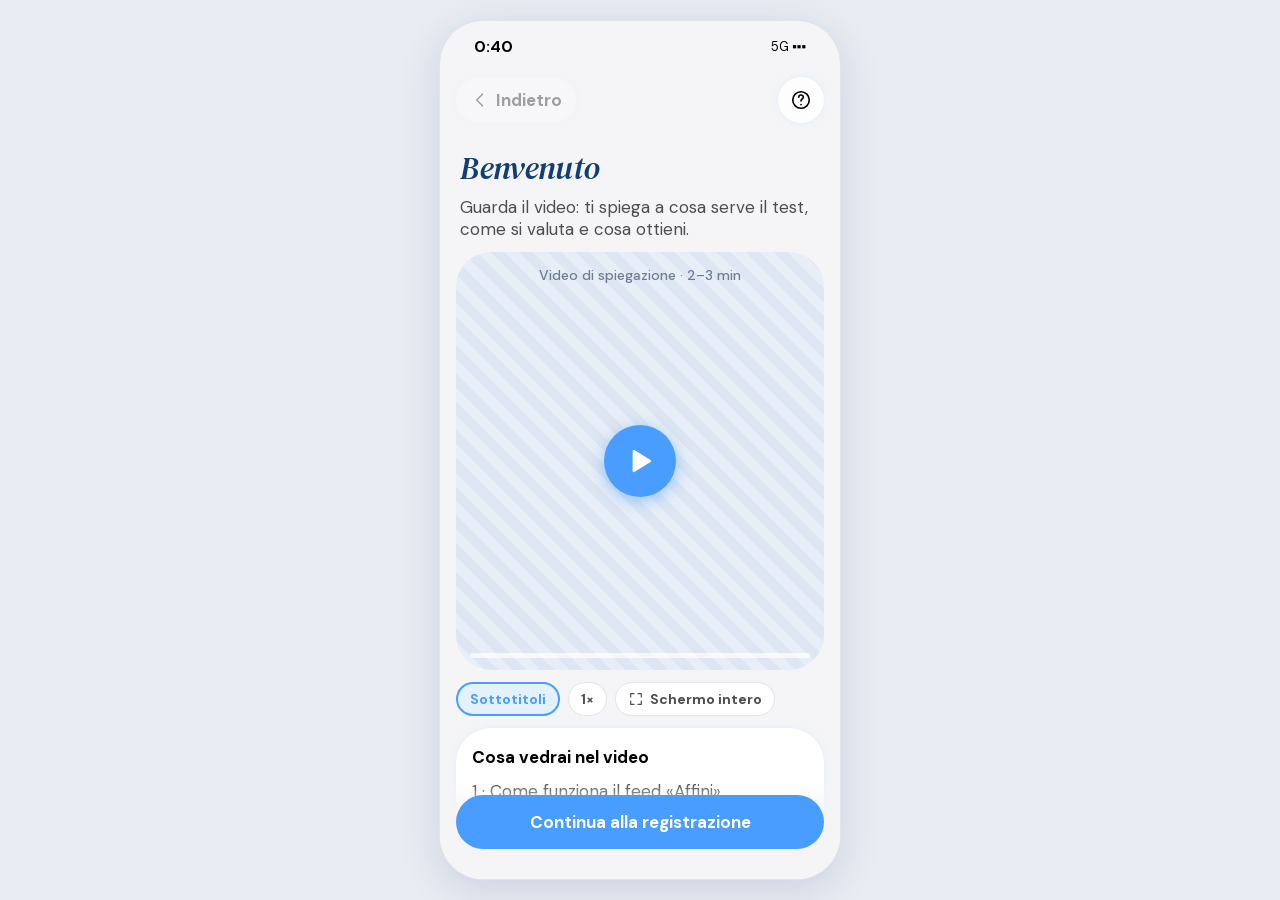
==== commit 8bf417f5: "Design coerente, dettagli completi e feedback dell'host - Un solo sistema di forme: card 35, campi e" ====
--- a/index.html
+++ b/index.html
@@ -10,13 +10,16 @@
 <meta name="apple-mobile-web-app-title" content="CEnTRO">
 <meta name="format-detection" content="telephone=no">
 <link rel="manifest" href="manifest.webmanifest">
-<link rel="icon" href="assets/icon.svg" type="image/svg+xml">
+<link rel="icon" href="assets/icon.svg?v=2" type="image/svg+xml">
+<link rel="icon" href="assets/icon-192.png?v=2" type="image/png" sizes="192x192">
+<link rel="apple-touch-icon" href="assets/apple-touch-icon.png?v=2">
 <title>CEnTRO · MVP prototipo</title>
 <link rel="preconnect" href="https://fonts.googleapis.com"><link rel="preconnect" href="https://fonts.gstatic.com" crossorigin>
 <link href="https://fonts.googleapis.com/css2?family=Manrope:wght@800&display=swap" rel="stylesheet">
-<link rel="stylesheet" href="css/fonts.css?v=26">
-<link rel="stylesheet" href="css/base.css?v=26">
-<link rel="stylesheet" href="css/app.css?v=26">
+<link rel="stylesheet" href="css/fonts.css?v=31">
+<link rel="stylesheet" href="css/base.css?v=31">
+<link rel="stylesheet" href="css/app.css?v=31">
+<link rel="stylesheet" href="css/design.css?v=31">
 </head>
 <body>
 <aside id="side" aria-label="Mappa del prototipo"></aside>
@@ -32,22 +35,25 @@
   <div id="toast" role="status" aria-live="polite"></div>
 </div>
 <button id="sideBtn" aria-label="Mappa del prototipo">Map</button>
-<script src="js/icons.js?v=26"></script>
-<script src="js/data.js?v=26"></script>
-<script src="js/store.js?v=26"></script>
-<script src="js/router.js?v=26"></script>
-<script src="js/city.js?v=26"></script>
-<script src="js/nia.js?v=26"></script>
-<script src="js/match.js?v=26"></script>
-<script src="js/rate.js?v=26"></script>
-<script src="js/screens/onboarding.js?v=26"></script>
-<script src="js/screens/questionnaire.js?v=26"></script>
-<script src="js/screens/home.js?v=26"></script>
-<script src="js/screens/account.js?v=26"></script>
-<script src="js/screens/create.js?v=26"></script>
-<script src="js/screens/explore.js?v=26"></script>
-<script src="js/screens/activities.js?v=26"></script>
-<script src="js/screens/house.js?v=26"></script>
-<script src="js/app.js?v=26"></script>
+<script src="js/icons.js?v=31"></script>
+<script src="js/data.js?v=31"></script>
+<script src="js/store.js?v=31"></script>
+<script src="js/router.js?v=31"></script>
+<script src="js/city.js?v=31"></script>
+<script src="js/nia.js?v=31"></script>
+<script src="js/match.js?v=31"></script>
+<script src="js/rate.js?v=31"></script>
+<script src="js/sections.js?v=31"></script>
+<script src="js/screens/onboarding.js?v=31"></script>
+<script src="js/screens/questionnaire.js?v=31"></script>
+<script src="js/screens/home.js?v=31"></script>
+<script src="js/screens/account.js?v=31"></script>
+<script src="js/screens/create.js?v=31"></script>
+<script src="js/screens/explore.js?v=31"></script>
+<script src="js/screens/activities.js?v=31"></script>
+<script src="js/screens/house.js?v=31"></script>
+<script src="js/screens/feedback.js?v=31"></script>
+<script src="js/screens/detail.js?v=31"></script>
+<script src="js/app.js?v=31"></script>
 </body>
 </html>
--- a/css/app.css
+++ b/css/app.css
@@ -447,3 +447,12 @@
   html,body{position:fixed;inset:0;width:100%;height:100%;overflow:hidden}
   .ph{height:100%;height:100dvh}
 }
+/* tocchi: gli strati decorativi sopra il contenuto non devono intercettarli (sfumatura sopra la barra, fondo dei pulsanti fissi, barra alta) */
+#nvf,#tfade{pointer-events:none!important}
+#cta,#cta .ctab,#top{pointer-events:none}
+#cta .ctab>*,#cta .ctab .btn,#cta .ctab input,#cta .ctab button,#cta .ctab .ratebox *,#top>*{pointer-events:auto}
+#cta .ctab>div[style*="display:flex"]{pointer-events:none}
+#cta .ctab>div[style*="display:flex"]>*{pointer-events:auto}
+/* niente ritardo né doppio tocco-zoom sui controlli */
+.btn,.chip,.gl,.nv,.card.tap,.opt2,.sc5>div,.lik button,.tpill,.whoi,.bub,.trow,.fhit,[data-act],[data-go],[data-tab],[data-back]{touch-action:manipulation}
+#view{touch-action:auto}
--- a/css/design.css
+++ b/css/design.css
@@ -0,0 +1,99 @@
+/* ============================================================================
+   Sistema di forme unico (come nell'app CEnTRO):
+   card 35px · sotto-card, campi e riquadri 25px · pulsanti, chip, pillole 100px · icone e avatar cerchi.
+   Questo file viene caricato per ultimo e uniforma ciò che prima aveva raggi diversi.
+   ============================================================================ */
+:root{--r-card:35px;--r-sub:25px;--r-pill:100px;--sh:0 0 8px rgba(102,173,255,.12)}
+
+/* campi e riquadri */
+.inp,textarea.inp,select.inp,.nbox,.nbox.desc,.advice,.rated,.tpill,.trow,.fhit,.thumb.big,.gy,.c2,.opt2,.cover-in,.ratebox{border-radius:var(--r-sub)!important}
+/* card */
+.card,.acard,.fcard,.video,.stat2 .st,.nload,.nload:before,.tk3,.sx{border-radius:var(--r-card)!important}
+/* pillole e cerchi */
+.sc5>div,.btn,.chip,.gl,.pl,.seg,.seg>div,.nseg,.nseg>div,.nprompt,.inp.round{border-radius:var(--r-pill)!important}
+.thumb{border-radius:50%!important}
+.thumb.big{border-radius:var(--r-sub)!important}
+
+/* ---------- sezione a card (componente «sezione» del design) ---------- */
+.sx{background:#fff;box-shadow:var(--sh);padding:18px 16px;width:100%;box-sizing:border-box;display:flex;flex-direction:column;flex:none}
+.sx-h{display:flex;align-items:center;gap:12px;cursor:pointer;-webkit-user-select:none;user-select:none}
+.sx-i{width:46px;height:46px;border-radius:50%;background:#F5F5F7;display:flex;align-items:center;justify-content:center;flex:none;transition:background .2s}
+.sx-i svg{stroke:#000}
+.sx.open .sx-i,.sx.done .sx-i{background:#E4F1FF}
+.sx.open .sx-i svg,.sx.done .sx-i svg{stroke:#489DFE}
+.sx-t{flex:1;min-width:0;display:flex;flex-direction:column;gap:2px}
+.sx-t b{font:700 17px/22px 'DM Sans';color:#000}
+.sx-t span{font:400 15px/20px 'DM Sans';color:#7B7B7C;white-space:nowrap;overflow:hidden;text-overflow:ellipsis}
+.sx.done .sx-t span{color:#123F73}
+.sx-c{display:flex;transition:transform .25s}
+.sx-c svg{stroke:#CCD2D9}
+.sx.open .sx-c{transform:rotate(180deg)}
+.sx.open .sx-c svg{stroke:#489DFE}
+.sx-b{display:grid;grid-template-rows:0fr;transition:grid-template-rows .3s cubic-bezier(.2,.8,.2,1)}
+.sx.open .sx-b{grid-template-rows:1fr}
+.sx-in{overflow:hidden;min-height:0;display:flex;flex-direction:column;gap:12px}
+.sx.open .sx-in{padding-top:16px}
+.sx.off{opacity:.5}
+.sx.off .sx-h{cursor:default}
+.sx.static .sx-h{cursor:default}
+.sx.bad{box-shadow:0 0 0 2px #F55F4F}
+.sub{background:rgba(245,245,247,.5);border-radius:var(--r-sub);padding:12px;display:flex;align-items:center;gap:12px;box-sizing:border-box;width:100%}
+.sub .b17{color:#7B7B7C}
+.mid-title{font:400 24px/33px 'DM Serif Text',serif;color:#123F73}
+.row-i{display:flex;align-items:center;gap:12px;width:100%}
+.row-i .ri{width:22px;display:flex;justify-content:center;flex:none}
+.row-i .rt{flex:1;min-width:0;display:flex;flex-direction:column;gap:1px}
+.row-i .rt small{font:400 13px/17px 'DM Sans';color:#7B7B7C}
+.row-i .rt b{font:700 16px/21px 'DM Sans'}
+.row-i .rt em{font:italic 400 13px/17px 'DM Sans';color:#7B7B7C}
+
+/* ---------- copertina + titolo (crea, dettaglio, locandina) ---------- */
+.cover{position:absolute;top:0;left:0;right:0;height:330px;z-index:0;overflow:hidden;background:linear-gradient(160deg,#FFE3CC,#FFC59A 55%,#FF9C6B)}
+.cover.has-img{background-size:cover;background-position:center}
+.cover .cv-i{position:absolute;inset:0;display:flex;align-items:center;justify-content:center;font:italic 400 150px 'DM Serif Text',serif;color:rgba(255,255,255,.35)}
+.cover:after{content:"";position:absolute;left:0;right:0;bottom:0;height:80px;background:linear-gradient(to top,#F5F5F7,rgba(245,245,247,0))}
+.cover-tags{position:absolute;left:16px;top:calc(var(--top) + 58px);display:flex;gap:6px;z-index:2;flex-wrap:wrap}
+.cover-tags .pl{background:rgba(255,255,255,.88);color:#123F73;backdrop-filter:blur(6px)}
+.cover-act{position:absolute;left:0;right:0;top:252px;display:flex;justify-content:center;gap:8px;z-index:3}
+.cover-act .gl{height:44px;color:#C2541B;font-size:16px}
+.cover-act .gl.sq{width:44px;padding:0}
+#view.cover-on{padding-top:300px}
+.title-card{background:#fff;border-radius:var(--r-card);box-shadow:var(--sh);padding:22px 18px;width:100%;box-sizing:border-box;display:flex;flex-direction:column;gap:8px;flex:none}
+.title-in{border:0;outline:0;background:none;text-align:center;font:400 28px/34px 'DM Serif Text',serif;color:#000;width:100%;padding:0}
+.title-in::placeholder{color:#9AA3AF}
+.t-actions{display:flex;gap:8px;align-items:center}
+.t-actions .ib{width:40px;height:40px;border-radius:50%;border:1px solid #E3E3EA;display:flex;align-items:center;justify-content:center;background:#fff;cursor:pointer}
+.t-actions .ib.on{background:#FFE9EE;border-color:#FFC7D3}
+
+/* barra di prenotazione in fondo (community) */
+.bookbar{display:flex;gap:8px;align-items:center}
+.bookbar .btn{flex:1}
+.bookbar .price{font:700 17px 'DM Sans';padding:0 14px;white-space:nowrap}
+
+/* ---------- livelli di feedback (host e partecipanti) ---------- */
+.lvl{border-radius:var(--r-sub);border:2px solid var(--lc);background:var(--lb);padding:14px;display:flex;flex-direction:column;gap:6px}
+.lvl .lk{font:700 12px 'DM Sans';letter-spacing:.5px;color:var(--lc);display:flex;align-items:center;gap:8px}
+.lvl .lt{font:400 22px/28px 'DM Serif Text',serif;color:var(--lc)}
+.lvl .ld{font:italic 400 15px/20px 'DM Sans';color:#333}
+.fbscale{display:flex;justify-content:space-between;gap:6px}
+.fbscale button{flex:1;aspect-ratio:1;max-width:56px;border-radius:50%;border:2px solid #E3E3EA;background:#fff;font:700 17px 'DM Sans';color:#4D4D4D;transition:all .15s}
+.fbscale button.on{background:var(--fc,#489DFE);border-color:var(--fc,#489DFE);color:#fff;box-shadow:0 4px 12px rgba(18,63,115,.2)}
+.fbpick{display:flex;flex-direction:column;gap:4px;padding:4px 2px}
+.fbpick b{font:400 22px/28px 'DM Serif Text',serif;color:#123F73}
+.fbtags{display:flex;flex-wrap:wrap;gap:8px}
+.fbtags .chip.warn{border-color:#F7C7C1;color:#C0392B}
+.fbtags .chip.warn.on{background:#FDECEA;border-color:#F55F4F;color:#C0392B}
+.alertbox{background:#FDECEA;border-radius:var(--r-sub);padding:14px;display:flex;flex-direction:column;gap:6px}
+.alertbox b{font:700 16px 'DM Sans';color:#C0392B}
+.okbox{display:flex;flex-direction:column;align-items:center;text-align:center;gap:10px;padding:8px 4px}
+.pcode{font:700 22px 'DM Sans';letter-spacing:2px;color:#123F73;background:#E4F1FF;border-radius:var(--r-pill);padding:8px 18px}
+.selp{display:flex;align-items:center;gap:12px;border:1px solid #E3E3EA;border-radius:var(--r-pill);padding:6px 14px 6px 6px;background:#fff;cursor:pointer;width:100%;box-sizing:border-box}
+.selp .av{width:52px;height:52px;font-size:19px;flex:none}
+.selp .rd{width:22px;height:22px;border-radius:50%;border:2px solid #CCD2D9;flex:none;display:flex;align-items:center;justify-content:center;box-sizing:border-box}
+.selp.on{border-color:#489DFE;background:#F5F9FF}
+.selp.on .rd{border-color:#489DFE;background:#489DFE}
+.selp.done .rd{border-color:#6ABD3D;background:#6ABD3D}
+.mini-card{display:flex;align-items:center;gap:12px;cursor:pointer}
+.mini-card .thumb{width:52px;height:52px}
+.title-card.bad{box-shadow:0 0 0 2px #F55F4F}
+.cover-act label.gl{cursor:pointer}
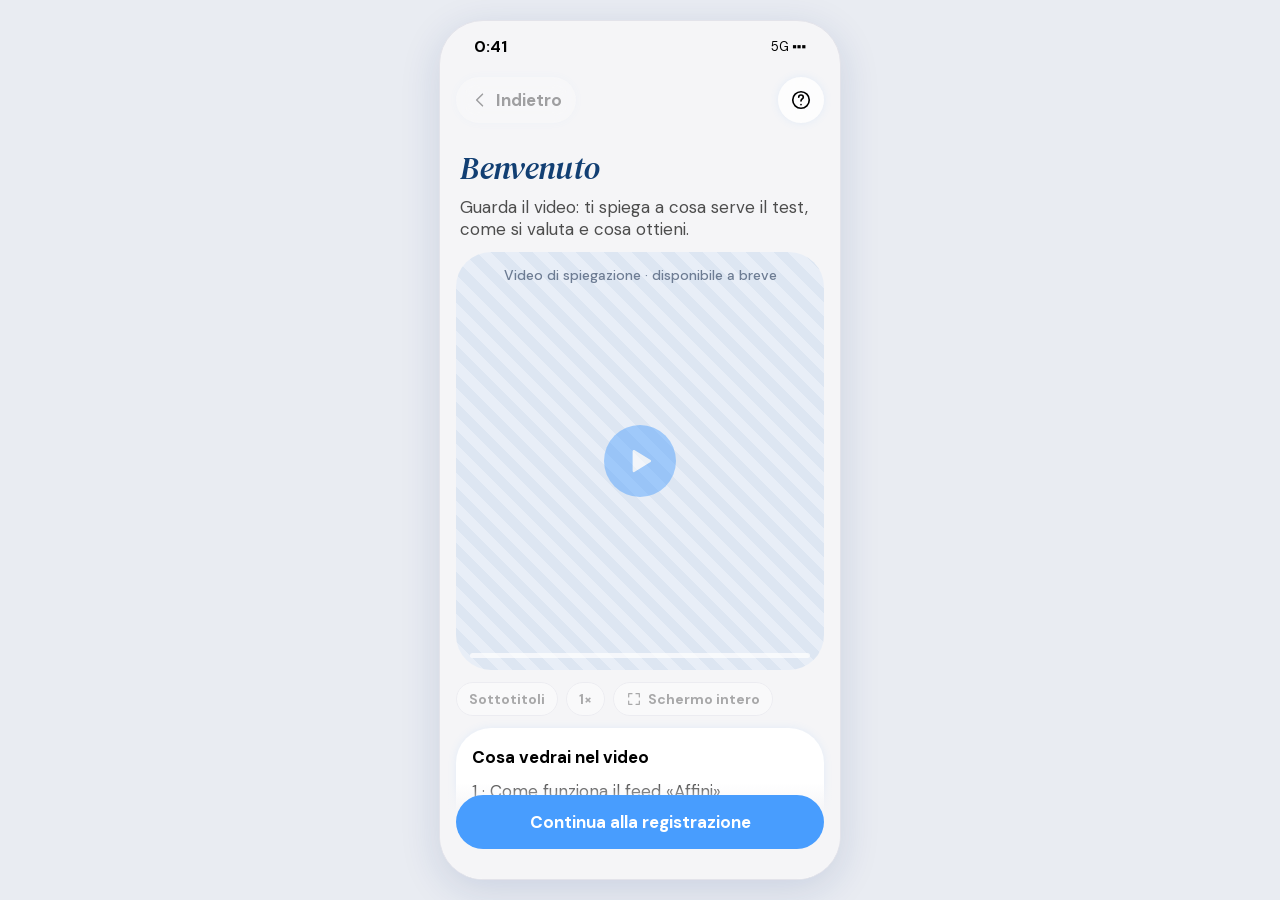
==== commit 1e07a7cd: "Video di benvenuto bloccato Il video e' solo un segnaposto: non si avvia e sottotitoli, velocita' e " ====
--- a/index.html
+++ b/index.html
@@ -16,10 +16,10 @@
 <title>CEnTRO · MVP prototipo</title>
 <link rel="preconnect" href="https://fonts.googleapis.com"><link rel="preconnect" href="https://fonts.gstatic.com" crossorigin>
 <link href="https://fonts.googleapis.com/css2?family=Manrope:wght@800&display=swap" rel="stylesheet">
-<link rel="stylesheet" href="css/fonts.css?v=31">
-<link rel="stylesheet" href="css/base.css?v=31">
-<link rel="stylesheet" href="css/app.css?v=31">
-<link rel="stylesheet" href="css/design.css?v=31">
+<link rel="stylesheet" href="css/fonts.css?v=36">
+<link rel="stylesheet" href="css/base.css?v=36">
+<link rel="stylesheet" href="css/app.css?v=36">
+<link rel="stylesheet" href="css/design.css?v=36">
 </head>
 <body>
 <aside id="side" aria-label="Mappa del prototipo"></aside>
@@ -35,25 +35,26 @@
   <div id="toast" role="status" aria-live="polite"></div>
 </div>
 <button id="sideBtn" aria-label="Mappa del prototipo">Map</button>
-<script src="js/icons.js?v=31"></script>
-<script src="js/data.js?v=31"></script>
-<script src="js/store.js?v=31"></script>
-<script src="js/router.js?v=31"></script>
-<script src="js/city.js?v=31"></script>
-<script src="js/nia.js?v=31"></script>
-<script src="js/match.js?v=31"></script>
-<script src="js/rate.js?v=31"></script>
-<script src="js/sections.js?v=31"></script>
-<script src="js/screens/onboarding.js?v=31"></script>
-<script src="js/screens/questionnaire.js?v=31"></script>
-<script src="js/screens/home.js?v=31"></script>
-<script src="js/screens/account.js?v=31"></script>
-<script src="js/screens/create.js?v=31"></script>
-<script src="js/screens/explore.js?v=31"></script>
-<script src="js/screens/activities.js?v=31"></script>
-<script src="js/screens/house.js?v=31"></script>
-<script src="js/screens/feedback.js?v=31"></script>
-<script src="js/screens/detail.js?v=31"></script>
-<script src="js/app.js?v=31"></script>
+<script src="js/icons.js?v=36"></script>
+<script src="js/data.js?v=36"></script>
+<script src="js/store.js?v=36"></script>
+<script src="js/router.js?v=36"></script>
+<script src="js/city.js?v=36"></script>
+<script src="js/nia.js?v=36"></script>
+<script src="js/match.js?v=36"></script>
+<script src="js/rate.js?v=36"></script>
+<script src="js/sections.js?v=36"></script>
+<script src="js/screens/onboarding.js?v=36"></script>
+<script src="js/screens/questionnaire.js?v=36"></script>
+<script src="js/screens/home.js?v=36"></script>
+<script src="js/screens/account.js?v=36"></script>
+<script src="js/screens/create.js?v=36"></script>
+<script src="js/screens/explore.js?v=36"></script>
+<script src="js/screens/activities.js?v=36"></script>
+<script src="js/screens/house.js?v=36"></script>
+<script src="js/screens/feedback.js?v=36"></script>
+<script src="js/screens/detail.js?v=36"></script>
+<script src="js/screens/daily.js?v=36"></script>
+<script src="js/app.js?v=36"></script>
 </body>
 </html>
--- a/css/design.css
+++ b/css/design.css
@@ -97,3 +97,61 @@
 .mini-card .thumb{width:52px;height:52px}
 .title-card.bad{box-shadow:0 0 0 2px #F55F4F}
 .cover-act label.gl{cursor:pointer}
+/* chip «Demo» sulle locandine di eventi e attività del team (non sono community) */
+.cover-tags .pl.demo{background:#123F73;color:#fff;letter-spacing:.5px}
+/* Crea: «Modifica copertina» e AI staccati dalla card del titolo */
+.cover-act{top:222px}
+/* sezione completata: verde, con spunta sull'icona */
+.sx.done .sx-i{background:#EAF6E2!important;position:relative}
+.sx.done .sx-i svg{stroke:#4F9A26!important}
+.sx.done .sx-i:after{content:"";position:absolute;right:-2px;bottom:-2px;width:18px;height:18px;border-radius:50%;border:2px solid #fff;
+  background:#6ABD3D url("data:image/svg+xml,%3Csvg xmlns='http://www.w3.org/2000/svg' viewBox='0 0 24 24' fill='none' stroke='%23fff' stroke-width='3.4' stroke-linecap='round' stroke-linejoin='round'%3E%3Cpath d='M5 12l5 5 9-10'/%3E%3C/svg%3E") center/11px no-repeat}
+.sx.done .sx-t span{color:#4F9A26!important}
+.sx.done .sx-c svg{stroke:#CCD2D9!important}
+.sx.done.open .sx-c svg{stroke:#4F9A26!important}
+.charav{position:relative;overflow:hidden}
+.charav img{position:absolute;inset:0;width:100%;height:100%;object-fit:cover;border-radius:50%}
+/* «A mano» selezionato: blu pieno (il gradiente è solo per Nia) */
+.nseg>div.on[data-m="man"] span{background:none;-webkit-text-fill-color:#489DFE;color:#489DFE}
+/* domande del giorno: una riga di valori nel tempo */
+.dline{display:flex;gap:6px;flex-wrap:wrap}
+.dline i{width:26px;height:26px;border-radius:50%;display:flex;align-items:center;justify-content:center;font:700 12px 'DM Sans';color:#fff;font-style:normal}
+.dline i.q{background:#fff;color:#123F73;border:2px solid #123F73;box-sizing:border-box}
+/* freccia delle sezioni: triangolo pieno come nel design (grigio · blu aperta · verde completata) */
+.sx-c .tri{display:block;width:0;height:0;border-left:7px solid transparent;border-right:7px solid transparent;border-top:8px solid #CCD2D9;border-radius:2px;margin-right:4px}
+.sx.open .sx-c .tri{border-top-color:#489DFE}
+.sx.done .sx-c .tri{border-top-color:#6ABD3D}
+/* sezione completata come nel design: cerchio verde chiaro con spunta, sottotitolo grigio */
+.sx.done .sx-i{background:#E6F9DA!important}
+.sx.done .sx-i svg{stroke:#6ABD3D!important}
+.sx.done .sx-i:after{display:none}
+.sx.done .sx-t span{color:#7B7B7C!important}
+/* copertina: pulsanti traslucidi, testo nero */
+.cover-act .gl{color:#000!important;background:rgba(255,255,255,.5)!important;backdrop-filter:blur(14px) saturate(1.4);-webkit-backdrop-filter:blur(14px) saturate(1.4);border:1px solid rgba(255,255,255,.65);box-shadow:0 4px 16px rgba(0,0,0,.06)}
+.cover-act .gl svg{stroke:#000!important}
+/* testo di Nia e «A mano»: stessa misura */
+.nbox,.nbox.desc{font:400 17px/22px 'DM Sans'!important}
+.nbox::placeholder{font-style:italic}
+/* notifiche impilate */
+.notif{padding:16px!important;gap:10px}
+.notif .sx-i{width:42px;height:42px}
+.nmeta{display:flex;flex-direction:column;align-items:flex-end;gap:6px;flex:none}
+.ndot{width:9px;height:9px;border-radius:50%;background:#489DFE;display:block}
+.nstack{position:relative;padding-bottom:16px;cursor:pointer;flex:none;width:100%}
+.nstack .top{position:relative;z-index:2}
+.nstack .ghost{position:absolute;left:14px;right:14px;bottom:8px;height:60px;background:#fff;border-radius:35px;box-shadow:0 0 8px rgba(102,173,255,.12);z-index:1;opacity:.9}
+.nstack .ghost.g2{left:28px;right:28px;bottom:0;z-index:0;opacity:.6}
+.nstack:active .top{transform:scale(.99)}
+.ngroup{display:flex;flex-direction:column;gap:10px;width:100%;flex:none}
+.ngh{justify-content:space-between;padding:0 4px}
+.nin{animation:nin .3s cubic-bezier(.2,.8,.2,1) backwards}
+.ngroup .nin:nth-child(3){animation-delay:.05s}.ngroup .nin:nth-child(4){animation-delay:.1s}.ngroup .nin:nth-child(5){animation-delay:.15s}
+@keyframes nin{from{opacity:0;transform:translateY(-14px) scale(.97)}to{opacity:1;transform:none}}
+.nstack{padding-bottom:20px}
+.nstack .ghost{background:#F9FBFF;border:1px solid #E6EDF7;box-shadow:0 2px 10px rgba(102,173,255,.14);opacity:1;bottom:10px}
+.nstack .ghost.g2{background:#F2F6FC;bottom:0}
+/* video di benvenuto bloccato (segnaposto) */
+.video.locked{cursor:default}
+.video.locked .play{opacity:.45;box-shadow:none}
+.video.locked .vscene,.video.locked .vsub{display:none}
+.chip.off{opacity:.45;pointer-events:none}
